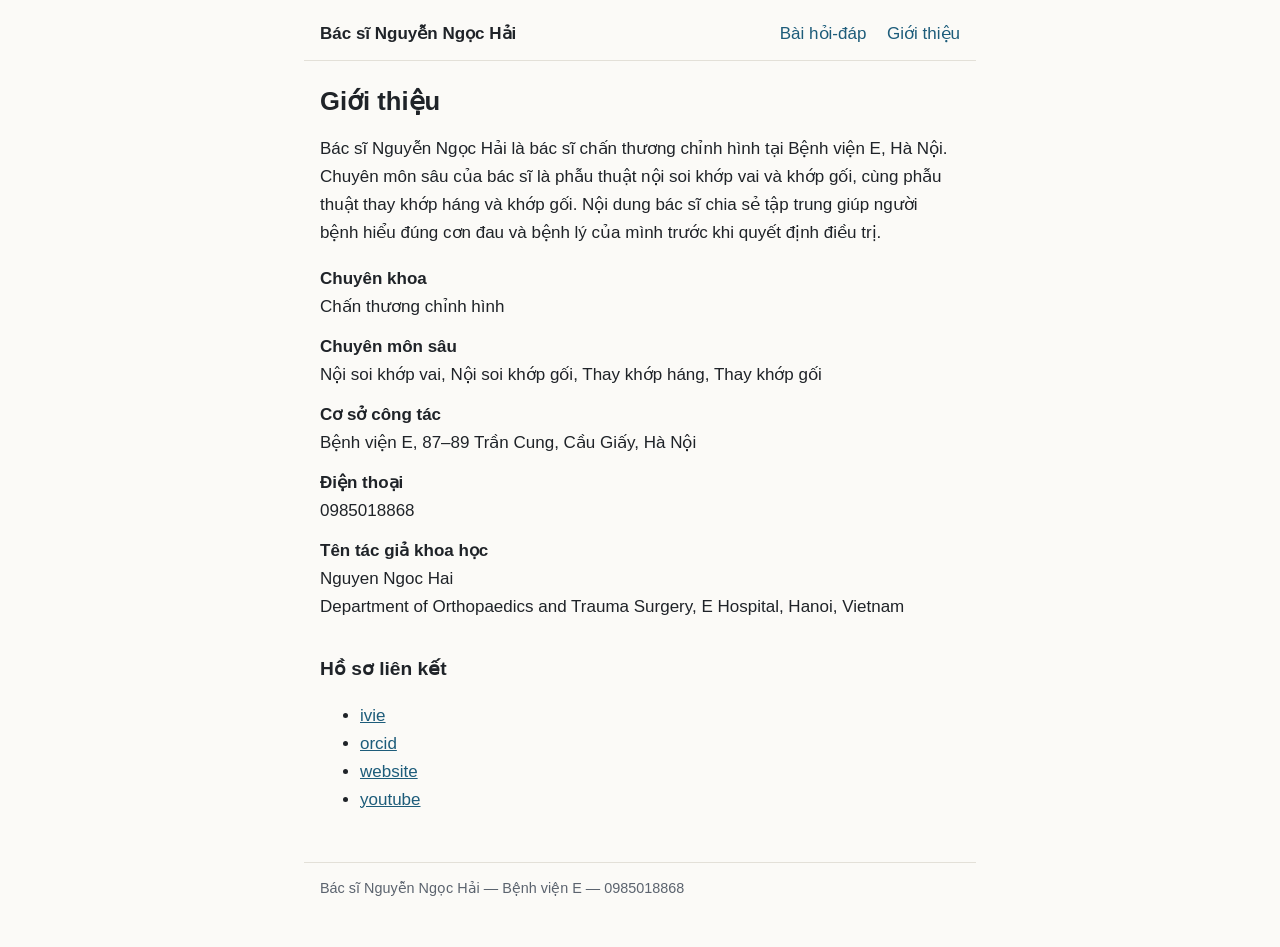
==== gioi-thieu.html @ b3a06927 "Entity home: trang danh tính và 3 bài khớp vai Co-Authored-By: Claude Opus 5.5 <noreply@anthropic.co" ====
<!doctype html>
<html lang="vi">
<head>
<meta charset="utf-8">
<meta name="viewport" content="width=device-width, initial-scale=1">
<title>Giới thiệu — Bác sĩ Nguyễn Ngọc Hải</title>
<meta name="description" content="Bác sĩ Nguyễn Ngọc Hải là bác sĩ chấn thương chỉnh hình tại Bệnh viện E, Hà Nội, phẫu thuật nội soi và tái tạo khớp vai.">
<link rel="stylesheet" href="style.css">
<script type="application/ld+json">
{
  "@context": "https://schema.org",
  "@type": "Person",
  "@id": "https://drhainn277-boop.github.io/#person",
  "name": "Nguyễn Ngọc Hải",
  "alternateName": "Nguyen Ngoc Hai",
  "honorificPrefix": "Bác sĩ",
  "jobTitle": "Bác sĩ",
  "hasOccupation": {
    "@type": "Occupation",
    "name": "Chấn thương chỉnh hình"
  },
  "description": "Bác sĩ Nguyễn Ngọc Hải là bác sĩ chấn thương chỉnh hình tại Bệnh viện E, Hà Nội, phẫu thuật nội soi và tái tạo khớp vai.",
  "knowsAbout": [
    "Nội soi khớp vai",
    "Nội soi khớp gối",
    "Thay khớp háng",
    "Thay khớp gối",
    "Shoulder arthroscopy",
    "Rotator cuff repair"
  ],
  "worksFor": {
    "@type": "Hospital",
    "@id": "https://drhainn277-boop.github.io/#hospital",
    "name": "Bệnh viện E",
    "address": {
      "@type": "PostalAddress",
      "streetAddress": "87–89 Trần Cung",
      "addressLocality": "Cầu Giấy",
      "addressRegion": "Hà Nội",
      "addressCountry": "VN"
    }
  },
  "telephone": "0985018868",
  "knowsLanguage": "vi",
  "url": "https://drhainn277-boop.github.io/",
  "sameAs": [
    "https://drhainn277-boop.github.io/",
    "https://www.youtube.com/@bskhopvai",
    "https://orcid.org/0009-0000-6573-8928",
    "https://benhviene.com/bac-si/10169"
  ]
}
</script>
</head>
<body>
<header class="site">
  <a class="brand" href="index.html">Bác sĩ Nguyễn Ngọc Hải</a>
  <nav><a href="index.html">Bài hỏi-đáp</a> <a href="gioi-thieu.html">Giới thiệu</a></nav>
</header>
<main>

<h1>Giới thiệu</h1>
<p>Bác sĩ Nguyễn Ngọc Hải là bác sĩ chấn thương chỉnh hình tại Bệnh viện E, Hà Nội. Chuyên môn sâu của bác sĩ là phẫu thuật nội soi khớp vai và khớp gối, cùng phẫu thuật thay khớp háng và khớp gối. Nội dung bác sĩ chia sẻ tập trung giúp người bệnh hiểu đúng cơn đau và bệnh lý của mình trước khi quyết định điều trị.</p>
<dl class="facts">
  <dt>Chuyên khoa</dt><dd>Chấn thương chỉnh hình</dd>
  <dt>Chuyên môn sâu</dt><dd>Nội soi khớp vai, Nội soi khớp gối, Thay khớp háng, Thay khớp gối</dd>
  <dt>Cơ sở công tác</dt><dd>Bệnh viện E, 87–89 Trần Cung, Cầu Giấy, Hà Nội</dd>
  <dt>Điện thoại</dt><dd>0985018868</dd>
  <dt>Tên tác giả khoa học</dt><dd>Nguyen Ngoc Hai<br>Department of Orthopaedics and Trauma Surgery, E Hospital, Hanoi, Vietnam</dd>
</dl>

<h2>Hồ sơ liên kết</h2>
<ul><li><a href="https://benhviene.com/bac-si/10169" rel="me">ivie</a></li><li><a href="https://orcid.org/0009-0000-6573-8928" rel="me">orcid</a></li><li><a href="https://drhainn277-boop.github.io/" rel="me">website</a></li><li><a href="https://www.youtube.com/@bskhopvai" rel="me">youtube</a></li></ul>


</main>
<footer class="site"><p>Bác sĩ Nguyễn Ngọc Hải — Bệnh viện E — 0985018868</p></footer>
</body>
</html>
---- style.css ----
:root { --fg: #1f2328; --muted: #5b636e; --bg: #fbfaf7; --line: #e3e0d8; --accent: #1d5c7a; }
@media (prefers-color-scheme: dark) {
  :root { --fg: #e6e4df; --muted: #a5a29a; --bg: #16181b; --line: #2e3136; --accent: #7fb6d1; }
}
* { box-sizing: border-box; }
body { margin: 0; background: var(--bg); color: var(--fg);
  font: 17px/1.65 -apple-system, "Segoe UI", Roboto, "Noto Sans", sans-serif; }
header.site, main, footer.site { max-width: 42rem; margin: 0 auto; padding: 0 16px; }
header.site { display: flex; flex-wrap: wrap; justify-content: space-between; gap: .5rem;
  padding-top: 1.25rem; padding-bottom: .75rem; border-bottom: 1px solid var(--line); }
.brand { font-weight: 600; color: var(--fg); text-decoration: none; }
nav a { margin-left: 1rem; color: var(--accent); text-decoration: none; }
h1 { font-size: 1.6rem; line-height: 1.3; margin: 1.5rem 0 .5rem; }
h2 { font-size: 1.2rem; margin-top: 2rem; }
a { color: var(--accent); }
.q, .meta, time { color: var(--muted); }
.posts { list-style: none; padding: 0; }
.posts li { padding: .75rem 0; border-bottom: 1px solid var(--line); }
.facts dt { font-weight: 600; margin-top: .75rem; }
.facts dd { margin: 0; }
.sources { font-size: .92rem; color: var(--muted); }
footer.site { margin-top: 3rem; padding-bottom: 2rem; border-top: 1px solid var(--line); color: var(--muted); font-size: .9rem; }
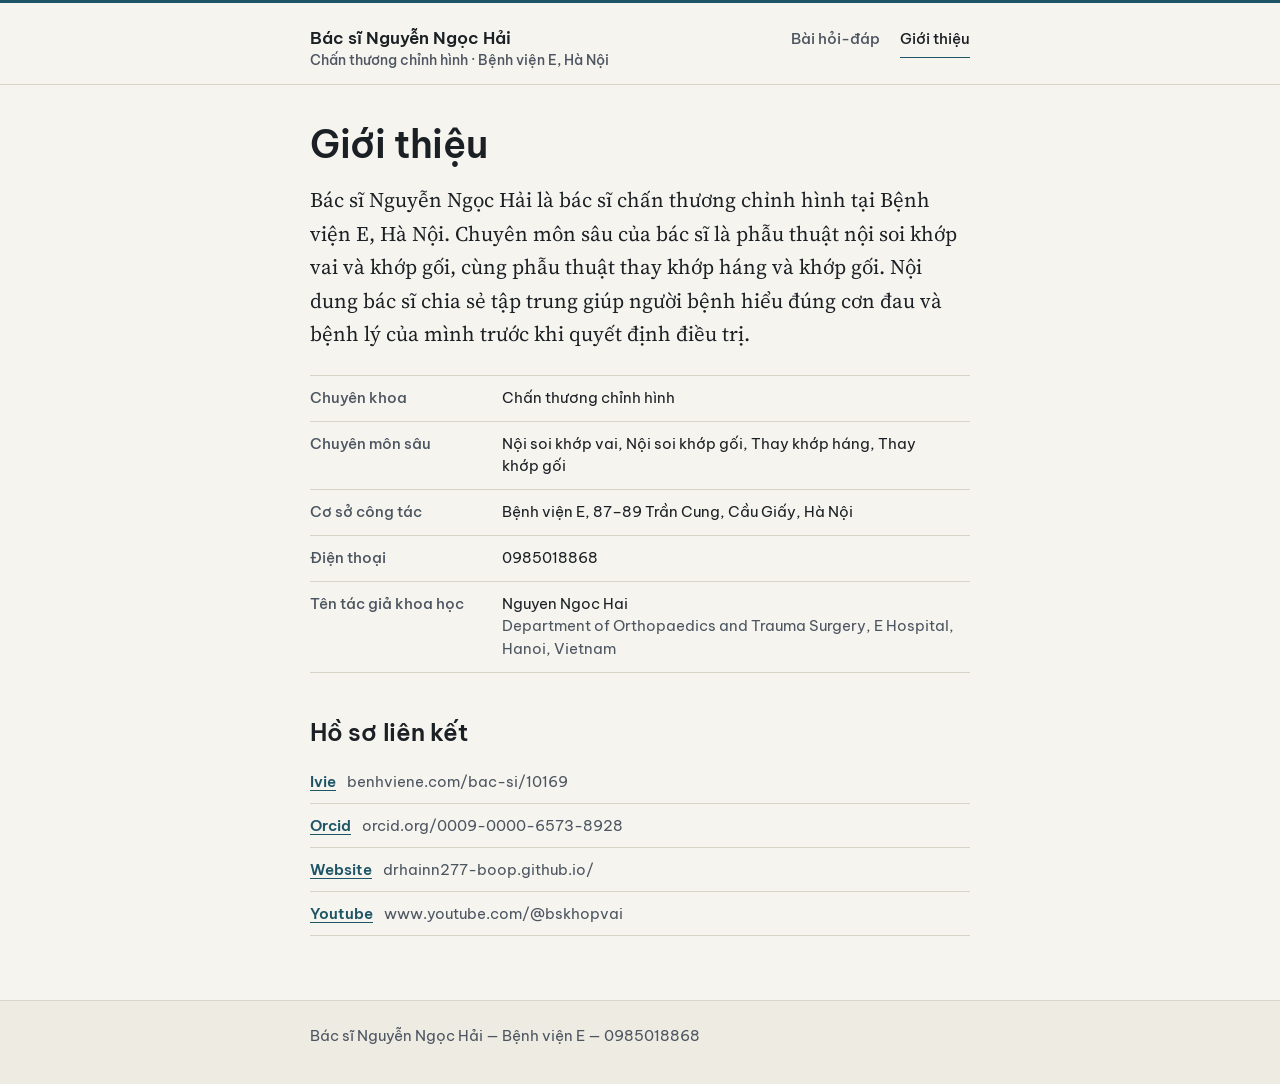
==== commit 1f8761ec: "Cập nhật trang 2026-11-01 Co-Authored-By: Claude Opus 5.5 <noreply@anthropic.com>" ====
--- a/gioi-thieu.html
+++ b/gioi-thieu.html
@@ -5,6 +5,12 @@
 <meta name="viewport" content="width=device-width, initial-scale=1">
 <title>Giới thiệu — Bác sĩ Nguyễn Ngọc Hải</title>
 <meta name="description" content="Bác sĩ Nguyễn Ngọc Hải là bác sĩ chấn thương chỉnh hình tại Bệnh viện E, Hà Nội, phẫu thuật nội soi và tái tạo khớp vai.">
+<meta name="color-scheme" content="light dark">
+<meta name="theme-color" content="#f6f4ef" media="(prefers-color-scheme: light)">
+<meta name="theme-color" content="#15181b" media="(prefers-color-scheme: dark)">
+<link rel="preconnect" href="https://fonts.googleapis.com">
+<link rel="preconnect" href="https://fonts.gstatic.com" crossorigin>
+<link rel="stylesheet" href="https://fonts.googleapis.com/css2?family=Be+Vietnam+Pro:wght@500;600&family=Source+Serif+4:ital,opsz,wght@0,8..60,400;0,8..60,600;1,8..60,400&display=swap">
 <link rel="stylesheet" href="style.css">
 <script type="application/ld+json">
 {
@@ -53,27 +59,36 @@
 </script>
 </head>
 <body>
-<header class="site">
-  <a class="brand" href="index.html">Bác sĩ Nguyễn Ngọc Hải</a>
-  <nav><a href="index.html">Bài hỏi-đáp</a> <a href="gioi-thieu.html">Giới thiệu</a></nav>
+<a class="skip" href="#noi-dung">Bỏ qua, đọc nội dung</a>
+<header class="masthead">
+  <div class="wrap masthead-inner">
+    <p class="brand"><a href="index.html">Bác sĩ Nguyễn Ngọc Hải</a>
+      <span class="brand-sub">Chấn thương chỉnh hình · Bệnh viện E, Hà Nội</span></p>
+    <nav class="sitenav" aria-label="Chính">
+      <a href="index.html">Bài hỏi-đáp</a>
+      <a href="gioi-thieu.html" aria-current="page">Giới thiệu</a>
+    </nav>
+  </div>
 </header>
-<main>
+<main id="noi-dung" class="wrap">
 
 <h1>Giới thiệu</h1>
-<p>Bác sĩ Nguyễn Ngọc Hải là bác sĩ chấn thương chỉnh hình tại Bệnh viện E, Hà Nội. Chuyên môn sâu của bác sĩ là phẫu thuật nội soi khớp vai và khớp gối, cùng phẫu thuật thay khớp háng và khớp gối. Nội dung bác sĩ chia sẻ tập trung giúp người bệnh hiểu đúng cơn đau và bệnh lý của mình trước khi quyết định điều trị.</p>
+<p class="lede">Bác sĩ Nguyễn Ngọc Hải là bác sĩ chấn thương chỉnh hình tại Bệnh viện E, Hà Nội. Chuyên môn sâu của bác sĩ là phẫu thuật nội soi khớp vai và khớp gối, cùng phẫu thuật thay khớp háng và khớp gối. Nội dung bác sĩ chia sẻ tập trung giúp người bệnh hiểu đúng cơn đau và bệnh lý của mình trước khi quyết định điều trị.</p>
 <dl class="facts">
-  <dt>Chuyên khoa</dt><dd>Chấn thương chỉnh hình</dd>
-  <dt>Chuyên môn sâu</dt><dd>Nội soi khớp vai, Nội soi khớp gối, Thay khớp háng, Thay khớp gối</dd>
-  <dt>Cơ sở công tác</dt><dd>Bệnh viện E, 87–89 Trần Cung, Cầu Giấy, Hà Nội</dd>
-  <dt>Điện thoại</dt><dd>0985018868</dd>
-  <dt>Tên tác giả khoa học</dt><dd>Nguyen Ngoc Hai<br>Department of Orthopaedics and Trauma Surgery, E Hospital, Hanoi, Vietnam</dd>
+  <div><dt>Chuyên khoa</dt><dd>Chấn thương chỉnh hình</dd></div>
+  <div><dt>Chuyên môn sâu</dt><dd>Nội soi khớp vai, Nội soi khớp gối, Thay khớp háng, Thay khớp gối</dd></div>
+  <div><dt>Cơ sở công tác</dt><dd>Bệnh viện E, 87–89 Trần Cung, Cầu Giấy, Hà Nội</dd></div>
+  <div><dt>Điện thoại</dt><dd>0985018868</dd></div>
+  <div><dt>Tên tác giả khoa học</dt><dd>Nguyen Ngoc Hai<br><span class="dim">Department of Orthopaedics and Trauma Surgery, E Hospital, Hanoi, Vietnam</span></dd></div>
 </dl>
 
 <h2>Hồ sơ liên kết</h2>
-<ul><li><a href="https://benhviene.com/bac-si/10169" rel="me">ivie</a></li><li><a href="https://orcid.org/0009-0000-6573-8928" rel="me">orcid</a></li><li><a href="https://drhainn277-boop.github.io/" rel="me">website</a></li><li><a href="https://www.youtube.com/@bskhopvai" rel="me">youtube</a></li></ul>
+<ul class="links"><li><a href="https://benhviene.com/bac-si/10169" rel="me">ivie</a> <span class="dim url">benhviene.com/bac-si/10169</span></li><li><a href="https://orcid.org/0009-0000-6573-8928" rel="me">orcid</a> <span class="dim url">orcid.org/0009-0000-6573-8928</span></li><li><a href="https://drhainn277-boop.github.io/" rel="me">website</a> <span class="dim url">drhainn277-boop.github.io/</span></li><li><a href="https://www.youtube.com/@bskhopvai" rel="me">youtube</a> <span class="dim url">www.youtube.com/@bskhopvai</span></li></ul>
 
 
 </main>
-<footer class="site"><p>Bác sĩ Nguyễn Ngọc Hải — Bệnh viện E — 0985018868</p></footer>
+<footer class="sitefoot">
+  <div class="wrap"><p>Bác sĩ Nguyễn Ngọc Hải — Bệnh viện E — 0985018868</p></div>
+</footer>
 </body>
 </html>
--- a/style.css
+++ b/style.css
@@ -1,22 +1,214 @@
-:root { --fg: #1f2328; --muted: #5b636e; --bg: #fbfaf7; --line: #e3e0d8; --accent: #1d5c7a; }
+/* Trang danh tính — tài liệu đọc cho người bệnh. Khung: chữ không chân Be Vietnam Pro.
+   Cột đọc: chữ có chân Source Serif 4 (đủ dấu tiếng Việt). Một màu nhấn, nền giấy ấm. */
+
+:root {
+  --paper: #f6f4ef;
+  --paper-2: #eeebe3;
+  --ink: #1b2025;
+  --ink-2: #4c5560;
+  --rule: #d9d4c8;
+  --rule-strong: #b9b2a3;
+  --accent: #1d5566;
+  --accent-ink: #f6f4ef;
+  --select: #cfe1e4;
+
+  --serif: "Source Serif 4", "Noto Serif", Georgia, serif;
+  --sans: "Be Vietnam Pro", "Segoe UI", Roboto, "Helvetica Neue", Arial, sans-serif;
+
+  --step-0: clamp(1.125rem, 1.07rem + 0.25vw, 1.1875rem);  /* thân: 18px điện thoại → 19px */
+  --step-s: 0.9375rem;
+  --step-xs: 0.875rem;
+  --measure: 66ch;
+  color-scheme: light dark;
+}
+
 @media (prefers-color-scheme: dark) {
-  :root { --fg: #e6e4df; --muted: #a5a29a; --bg: #16181b; --line: #2e3136; --accent: #7fb6d1; }
-}
-* { box-sizing: border-box; }
-body { margin: 0; background: var(--bg); color: var(--fg);
-  font: 17px/1.65 -apple-system, "Segoe UI", Roboto, "Noto Sans", sans-serif; }
-header.site, main, footer.site { max-width: 42rem; margin: 0 auto; padding: 0 16px; }
-header.site { display: flex; flex-wrap: wrap; justify-content: space-between; gap: .5rem;
-  padding-top: 1.25rem; padding-bottom: .75rem; border-bottom: 1px solid var(--line); }
-.brand { font-weight: 600; color: var(--fg); text-decoration: none; }
-nav a { margin-left: 1rem; color: var(--accent); text-decoration: none; }
-h1 { font-size: 1.6rem; line-height: 1.3; margin: 1.5rem 0 .5rem; }
-h2 { font-size: 1.2rem; margin-top: 2rem; }
-a { color: var(--accent); }
-.q, .meta, time { color: var(--muted); }
-.posts { list-style: none; padding: 0; }
-.posts li { padding: .75rem 0; border-bottom: 1px solid var(--line); }
-.facts dt { font-weight: 600; margin-top: .75rem; }
-.facts dd { margin: 0; }
-.sources { font-size: .92rem; color: var(--muted); }
-footer.site { margin-top: 3rem; padding-bottom: 2rem; border-top: 1px solid var(--line); color: var(--muted); font-size: .9rem; }
+  :root {
+    --paper: #15181b;
+    --paper-2: #1c2024;
+    --ink: #e6e2d9;
+    --ink-2: #a8a49b;
+    --rule: #2d3237;
+    --rule-strong: #454b52;
+    --accent: #8fc4cf;
+    --accent-ink: #15181b;
+    --select: #2b4a52;
+  }
+}
+
+*, *::before, *::after { box-sizing: border-box; }
+
+html { -webkit-text-size-adjust: 100%; text-size-adjust: 100%; scroll-padding-top: 1rem; }
+@media (prefers-reduced-motion: no-preference) { html { scroll-behavior: smooth; } }
+
+body {
+  margin: 0;
+  background: var(--paper);
+  color: var(--ink);
+  font-family: var(--serif);
+  font-size: var(--step-0);
+  line-height: 1.7;
+  font-optical-sizing: auto;
+  border-top: 3px solid var(--accent);
+  text-rendering: optimizeLegibility;
+}
+
+::selection { background: var(--select); color: var(--ink); }
+
+a { color: var(--accent); text-decoration-thickness: 1px; text-underline-offset: 0.2em; }
+a:hover { text-decoration-thickness: 2px; }
+:focus-visible { outline: 2px solid var(--accent); outline-offset: 3px; border-radius: 2px; }
+
+.wrap { width: 100%; max-width: calc(var(--measure) + 32px); margin-inline: auto; padding-inline: 16px; }
+
+.skip {
+  position: absolute; left: 16px; top: -3rem; z-index: 2;
+  padding: .5rem .75rem; background: var(--accent); color: var(--accent-ink);
+  font: 600 var(--step-xs)/1.4 var(--sans); text-decoration: none;
+}
+.skip:focus { top: .5rem; }
+
+/* ---------- Khung trên ---------- */
+.masthead { border-bottom: 1px solid var(--rule); }
+.masthead-inner {
+  display: flex; flex-wrap: wrap; align-items: baseline; justify-content: space-between;
+  gap: .5rem 1.5rem; padding-block: 1.1rem .9rem;
+}
+.brand { margin: 0; font-family: var(--sans); line-height: 1.35; }
+.brand a { color: var(--ink); text-decoration: none; font-weight: 600; font-size: 1.0625rem; }
+.brand-sub { display: block; color: var(--ink-2); font-size: var(--step-xs); font-weight: 500; }
+.sitenav { display: flex; gap: 1.25rem; font-family: var(--sans); font-size: var(--step-s); font-weight: 500; }
+.sitenav a { color: var(--ink-2); text-decoration: none; padding-block: .35rem; border-bottom: 1px solid transparent; }
+.sitenav a:hover { color: var(--ink); border-bottom-color: var(--rule-strong); }
+.sitenav a[aria-current="page"] { color: var(--ink); border-bottom-color: var(--accent); }
+
+/* ---------- Chữ ---------- */
+h1, h2, h3, h4 {
+  font-family: var(--sans); font-weight: 600; color: var(--ink);
+  line-height: 1.3; letter-spacing: -0.01em; text-wrap: balance;
+}
+h1 { font-size: clamp(1.75rem, 1.35rem + 1.7vw, 2.375rem); line-height: 1.22; margin: 2.25rem 0 1rem; }
+h2 { font-size: clamp(1.3rem, 1.18rem + 0.55vw, 1.5rem); margin: 2.75rem 0 .75rem; }
+h3 { font-size: 1.15rem; margin: 2rem 0 .5rem; }
+p, li, dd { text-wrap: pretty; }
+p { margin: 0 0 1.1em; }
+strong { font-weight: 600; }
+.dim { color: var(--ink-2); }
+
+.lede { font-size: 1.1em; line-height: 1.6; color: var(--ink); }
+
+/* ---------- Trang chủ ---------- */
+.intro { padding-bottom: .5rem; }
+.facts { margin: 1.5rem 0; padding: 0; font-family: var(--sans); font-size: var(--step-s); line-height: 1.5; }
+.facts > div { display: grid; grid-template-columns: 1fr; gap: .1rem; padding: .7rem 0; border-top: 1px solid var(--rule); }
+.facts > div:last-child { border-bottom: 1px solid var(--rule); }
+.facts dt { color: var(--ink-2); font-weight: 500; }
+.facts dd { margin: 0; color: var(--ink); }
+@media (min-width: 40rem) {
+  .facts > div { grid-template-columns: 11rem 1fr; gap: 1rem; }
+}
+.more { font-family: var(--sans); font-size: var(--step-s); font-weight: 500; }
+
+.qa h2 { margin-top: 2.5rem; }
+.section-note { color: var(--ink-2); font-size: .95em; margin-bottom: 1rem; }
+
+.questions { list-style: none; margin: 0; padding: 0; border-top: 1px solid var(--ink); }
+.questions li { padding: 1rem 0 1.05rem; border-bottom: 1px solid var(--rule); }
+.questions a {
+  display: block; color: var(--ink); text-decoration: none;
+  font-size: 1.125em; line-height: 1.45; font-weight: 600;
+}
+.questions a:hover { color: var(--accent); text-decoration: underline; text-decoration-thickness: 1px; }
+.q-meta { margin: .3rem 0 0; font-family: var(--sans); font-size: var(--step-xs); color: var(--ink-2); font-variant-numeric: tabular-nums; }
+
+/* ---------- Bài ---------- */
+.post-head { padding-bottom: 1.25rem; border-bottom: 1px solid var(--rule); margin-bottom: 1.75rem; }
+.post-head h1 { margin-bottom: .9rem; }
+.q { margin: 0 0 1rem; font-style: italic; color: var(--ink); font-size: 1.05em; line-height: 1.55; }
+.q-label { font-style: normal; font-family: var(--sans); font-weight: 600; font-size: var(--step-xs); color: var(--ink-2); margin-right: .25rem; }
+.meta {
+  display: flex; flex-wrap: wrap; gap: .2rem 1rem; margin: 0;
+  font-family: var(--sans); font-size: var(--step-xs); line-height: 1.5; color: var(--ink-2);
+  font-variant-numeric: tabular-nums;
+}
+.meta a { font-weight: 500; }
+
+.toc {
+  margin: 0 0 2rem; padding: 1rem 1.1rem 1.05rem;
+  background: var(--paper-2); border: 1px solid var(--rule);
+  font-family: var(--sans); font-size: var(--step-s); line-height: 1.45;
+}
+.toc-title { margin: 0 0 .5rem; font-weight: 600; color: var(--ink); }
+.toc ol { margin: 0; padding-left: 1.4rem; }
+.toc li { margin: .3rem 0; padding-left: .2rem; }
+.toc li::marker { color: var(--ink-2); font-variant-numeric: tabular-nums; }
+.toc a { color: var(--ink); text-decoration-color: var(--rule-strong); }
+.toc a:hover { color: var(--accent); text-decoration-color: currentColor; }
+
+.prose h2 { padding-top: .25rem; }
+.prose ul, .prose ol { padding-left: 1.4rem; margin: 0 0 1.1em; }
+.prose li { margin: .35em 0; }
+.prose li::marker { color: var(--ink-2); }
+.prose blockquote { margin: 1.5rem 0; padding: .25rem 0 .25rem 1rem; border-left: 1px solid var(--rule-strong); color: var(--ink-2); }
+.prose hr { border: 0; border-top: 1px solid var(--rule); margin: 2.5rem 0; }
+.prose img { max-width: 100%; height: auto; }
+.prose dl dt { font-weight: 600; margin-top: 1rem; }
+.prose dl dd { margin: 0 0 .5rem; }
+
+/* Bảng: nằm trong khung cuộn ngang, trang không bao giờ bị kéo rộng. */
+.table-scroll {
+  margin: 1.5rem 0 1.75rem; overflow-x: auto; -webkit-overflow-scrolling: touch;
+  border-top: 1px solid var(--ink); border-bottom: 1px solid var(--ink);
+  scrollbar-color: var(--rule-strong) transparent; scrollbar-width: thin;
+}
+.table-scroll:focus-visible { outline-offset: 2px; }
+table {
+  width: 100%; min-width: 22rem; border-collapse: collapse;
+  font-family: var(--sans); font-size: var(--step-s); line-height: 1.5;
+  font-variant-numeric: tabular-nums lining-nums;
+}
+th, td { text-align: left; vertical-align: top; padding: .6rem .75rem .6rem 0; }
+th:last-child, td:last-child { padding-right: 0; }
+thead th { font-weight: 600; color: var(--ink-2); border-bottom: 1px solid var(--rule-strong); white-space: nowrap; }
+tbody tr + tr td { border-top: 1px solid var(--rule); }
+td:first-child { font-weight: 600; white-space: nowrap; }
+
+/* Nguồn: bộ máy trích dẫn kiểu tài liệu khoa học, gọn và dễ thấy. */
+.sources-block { margin-top: 3rem; padding-top: .25rem; border-top: 1px solid var(--ink); }
+.sources-block h2 { margin-top: 1rem; }
+.sources {
+  margin: 0; padding-left: 2rem;
+  font-family: var(--sans); font-size: var(--step-xs); line-height: 1.55; color: var(--ink-2);
+}
+.sources li { margin: 0 0 .55rem; padding-left: .25rem; overflow-wrap: anywhere; }
+.sources li::marker { font-variant-numeric: tabular-nums; color: var(--ink-2); }
+.sources cite { font-style: italic; color: var(--ink); }
+.sources a { font-variant-numeric: tabular-nums; }
+.code { font-variant-numeric: tabular-nums; color: var(--ink); }
+
+.note {
+  margin: 2rem 0 0; padding: .9rem 0 0; border-top: 1px solid var(--rule);
+  font-family: var(--sans); font-size: var(--step-s); line-height: 1.55; color: var(--ink-2);
+}
+
+.related { margin-top: 3.5rem; }
+.related h2 { font-size: 1.15rem; margin-bottom: .75rem; }
+.related .questions a { font-size: 1em; }
+
+/* ---------- Giới thiệu ---------- */
+.links { list-style: none; padding: 0; margin: 0; font-family: var(--sans); font-size: var(--step-s); }
+.links li { padding: .55rem 0; border-bottom: 1px solid var(--rule); }
+.links a { font-weight: 600; text-transform: capitalize; }
+.url { margin-left: .5rem; overflow-wrap: anywhere; }
+
+/* ---------- Chân trang ---------- */
+.sitefoot { margin-top: 4rem; border-top: 1px solid var(--rule); background: var(--paper-2); }
+.sitefoot p {
+  margin: 0; padding-block: 1.5rem 2.25rem;
+  font-family: var(--sans); font-size: var(--step-s); line-height: 1.5; color: var(--ink-2);
+}
+
+@media print {
+  body { border-top: 0; background: #fff; color: #000; }
+  .sitenav, .skip, .toc, .related { display: none; }
+}
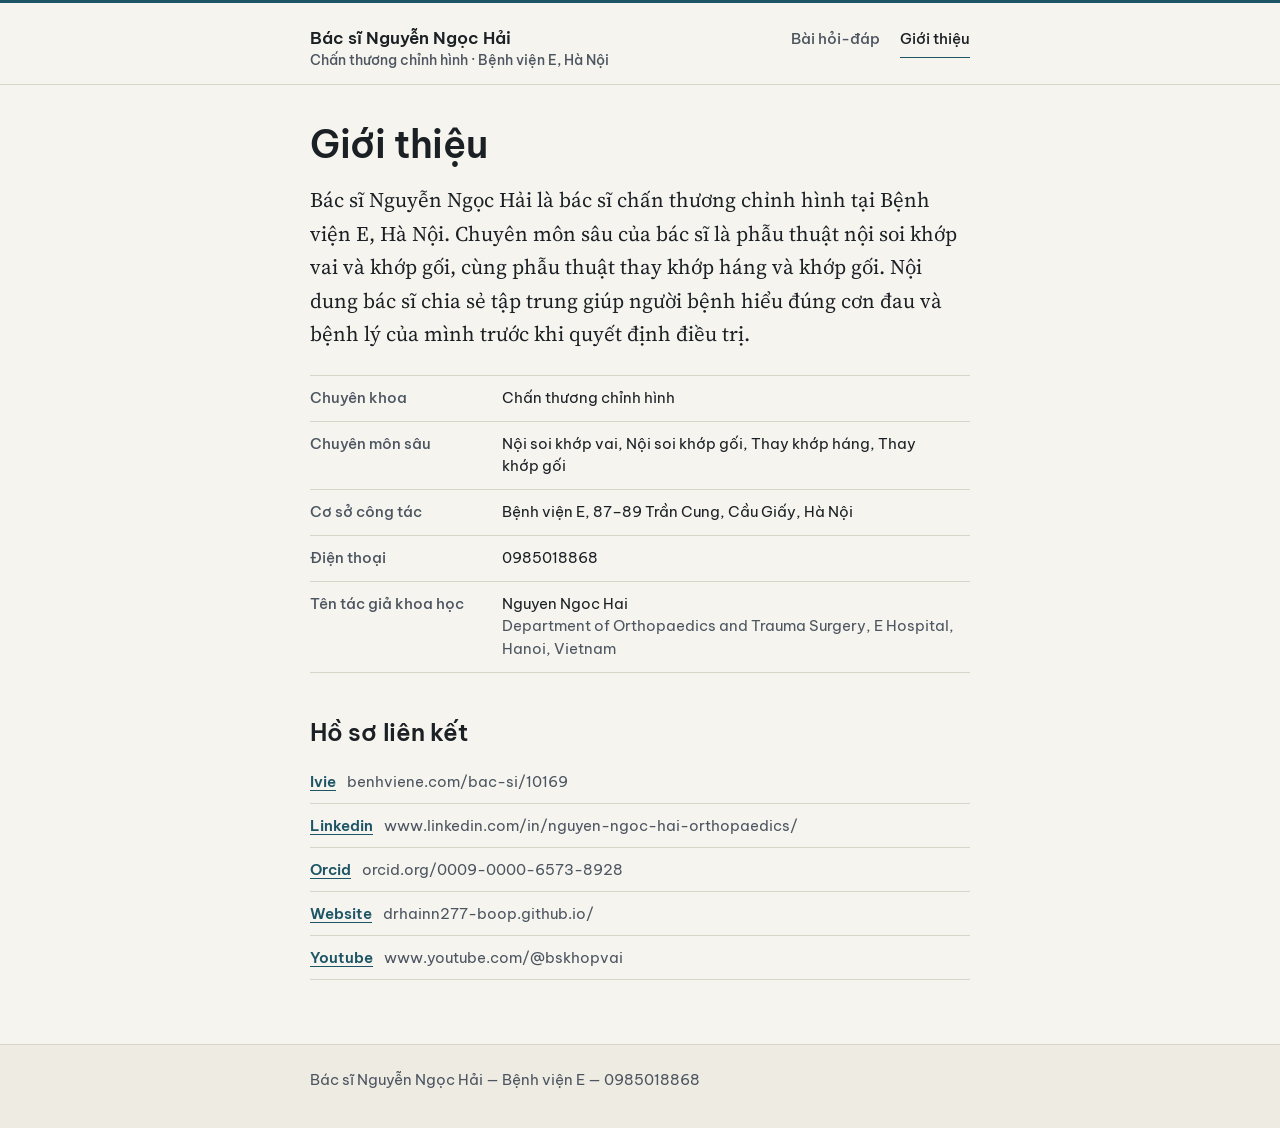
==== commit 0022e546: "Cập nhật trang 2026-11-01 Co-Authored-By: Claude Opus 5.5 <noreply@anthropic.com>" ====
--- a/gioi-thieu.html
+++ b/gioi-thieu.html
@@ -52,6 +52,7 @@
   "sameAs": [
     "https://drhainn277-boop.github.io/",
     "https://www.youtube.com/@bskhopvai",
+    "https://www.linkedin.com/in/nguyen-ngoc-hai-orthopaedics/",
     "https://orcid.org/0009-0000-6573-8928",
     "https://benhviene.com/bac-si/10169"
   ]
@@ -83,7 +84,7 @@
 </dl>
 
 <h2>Hồ sơ liên kết</h2>
-<ul class="links"><li><a href="https://benhviene.com/bac-si/10169" rel="me">ivie</a> <span class="dim url">benhviene.com/bac-si/10169</span></li><li><a href="https://orcid.org/0009-0000-6573-8928" rel="me">orcid</a> <span class="dim url">orcid.org/0009-0000-6573-8928</span></li><li><a href="https://drhainn277-boop.github.io/" rel="me">website</a> <span class="dim url">drhainn277-boop.github.io/</span></li><li><a href="https://www.youtube.com/@bskhopvai" rel="me">youtube</a> <span class="dim url">www.youtube.com/@bskhopvai</span></li></ul>
+<ul class="links"><li><a href="https://benhviene.com/bac-si/10169" rel="me">ivie</a> <span class="dim url">benhviene.com/bac-si/10169</span></li><li><a href="https://www.linkedin.com/in/nguyen-ngoc-hai-orthopaedics/" rel="me">linkedin</a> <span class="dim url">www.linkedin.com/in/nguyen-ngoc-hai-orthopaedics/</span></li><li><a href="https://orcid.org/0009-0000-6573-8928" rel="me">orcid</a> <span class="dim url">orcid.org/0009-0000-6573-8928</span></li><li><a href="https://drhainn277-boop.github.io/" rel="me">website</a> <span class="dim url">drhainn277-boop.github.io/</span></li><li><a href="https://www.youtube.com/@bskhopvai" rel="me">youtube</a> <span class="dim url">www.youtube.com/@bskhopvai</span></li></ul>
 
 
 </main>
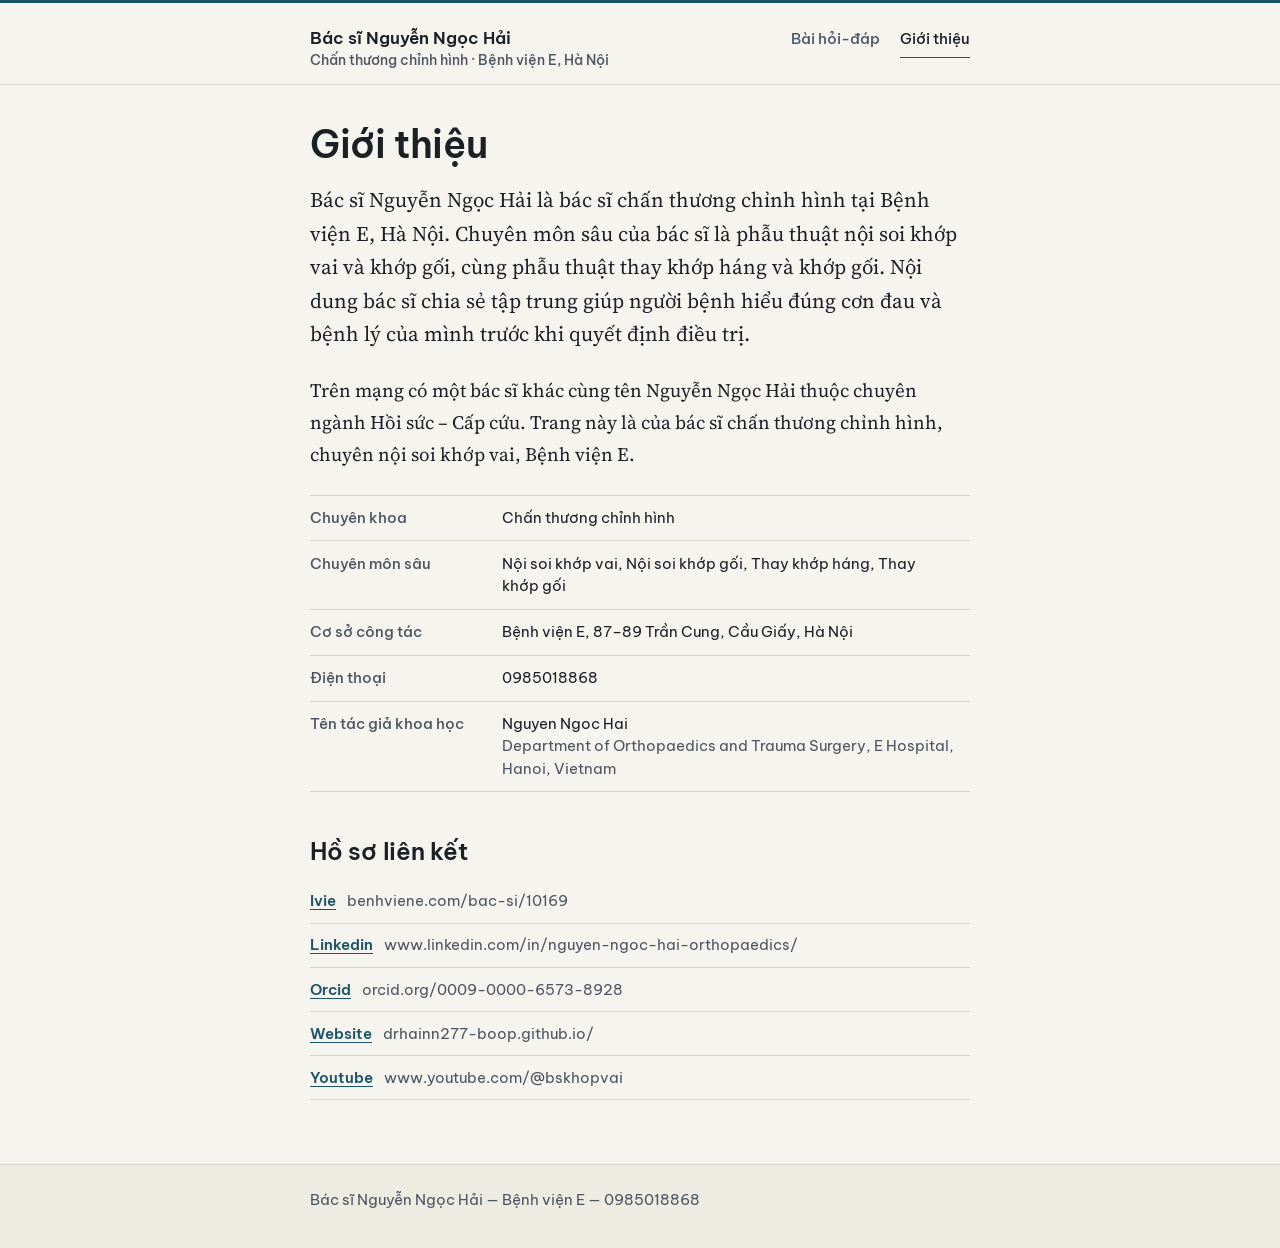
==== commit 43313ec8: "Cập nhật trang 2026-11-07 Co-Authored-By: Claude Opus 5.5 <noreply@anthropic.com>" ====
--- a/gioi-thieu.html
+++ b/gioi-thieu.html
@@ -26,6 +26,7 @@
     "name": "Chấn thương chỉnh hình"
   },
   "description": "Bác sĩ Nguyễn Ngọc Hải là bác sĩ chấn thương chỉnh hình tại Bệnh viện E, Hà Nội, phẫu thuật nội soi và tái tạo khớp vai.",
+  "disambiguatingDescription": "Bác sĩ chấn thương chỉnh hình tại Bệnh viện E, Hà Nội, chuyên phẫu thuật nội soi khớp vai và khớp gối, thay khớp háng và khớp gối; ORCID 0009-0000-6573-8928. Không phải bác sĩ cùng tên thuộc chuyên ngành Hồi sức – Cấp cứu.",
   "knowsAbout": [
     "Nội soi khớp vai",
     "Nội soi khớp gối",
@@ -75,6 +76,7 @@
 
 <h1>Giới thiệu</h1>
 <p class="lede">Bác sĩ Nguyễn Ngọc Hải là bác sĩ chấn thương chỉnh hình tại Bệnh viện E, Hà Nội. Chuyên môn sâu của bác sĩ là phẫu thuật nội soi khớp vai và khớp gối, cùng phẫu thuật thay khớp háng và khớp gối. Nội dung bác sĩ chia sẻ tập trung giúp người bệnh hiểu đúng cơn đau và bệnh lý của mình trước khi quyết định điều trị.</p>
+<p>Trên mạng có một bác sĩ khác cùng tên Nguyễn Ngọc Hải thuộc chuyên ngành Hồi sức – Cấp cứu. Trang này là của bác sĩ chấn thương chỉnh hình, chuyên nội soi khớp vai, Bệnh viện E.</p>
 <dl class="facts">
   <div><dt>Chuyên khoa</dt><dd>Chấn thương chỉnh hình</dd></div>
   <div><dt>Chuyên môn sâu</dt><dd>Nội soi khớp vai, Nội soi khớp gối, Thay khớp háng, Thay khớp gối</dd></div>
